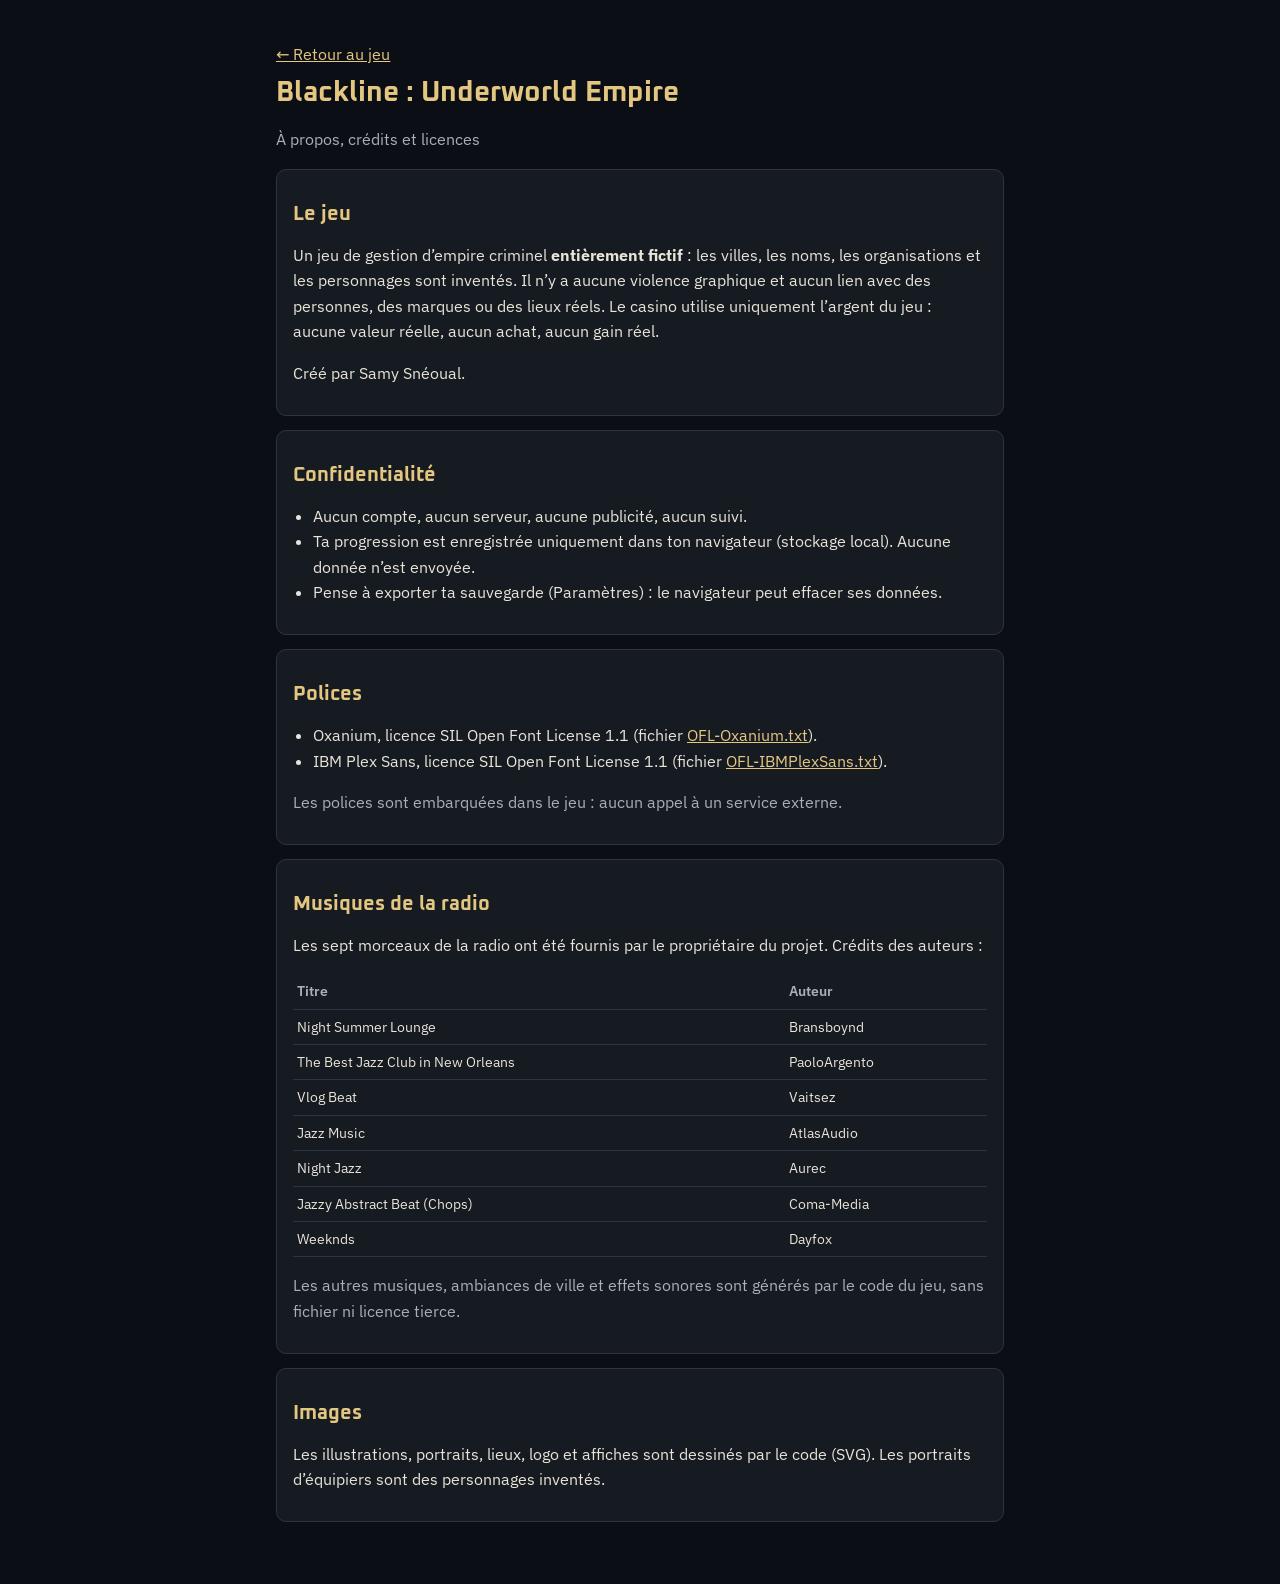
==== about.html @ 37072b2c "premier envoi" ====
<!DOCTYPE html>
<html lang="fr">
<head>
<meta charset="utf-8">
<meta name="viewport" content="width=device-width, initial-scale=1">
<title>À propos, crédits et licences · Blackline</title>
<meta name="description" content="Crédits, polices, musiques et informations de confidentialité de Blackline : Underworld Empire.">
<style>
@font-face{font-family:"Oxanium";src:url("assets/fonts/oxanium-latin-wght-normal.woff2") format("woff2");font-weight:200 800;font-display:swap}
@font-face{font-family:"IBM Plex Sans";src:url("assets/fonts/ibm-plex-sans-latin-wght-normal.woff2") format("woff2");font-weight:100 700;font-display:swap}
:root{--bg:#0b0e14;--card:#161a21;--txt:#e8e4d8;--mut:#a9afbb;--gold:#e3c680;--line:#2c3441}
*{box-sizing:border-box}body{margin:0;background:var(--bg);color:var(--txt);font:16px/1.6 "IBM Plex Sans",system-ui,sans-serif}
main{max-width:760px;margin:0 auto;padding:24px 16px 48px}h1{font:700 28px Oxanium,sans-serif;color:var(--gold);margin:0 0 4px}h2{font:700 20px Oxanium,sans-serif;color:var(--gold);margin:28px 0 8px}
p,li{font-size:16px}.mut{color:var(--mut)}a{color:var(--gold)}a:focus-visible{outline:2px solid var(--gold);outline-offset:2px}ul{padding-left:20px}section{background:var(--card);border:1px solid var(--line);border-radius:10px;padding:4px 16px 12px;margin:14px 0}
table{width:100%;border-collapse:collapse;font-size:14px}th,td{text-align:left;padding:6px 4px;border-bottom:1px solid var(--line);vertical-align:top}th{color:var(--mut);font-weight:600}
.back{display:inline-block;min-height:44px;line-height:44px;margin-top:8px}
</style>
</head>
<body>
<main>
<a class="back" href="index.html">← Retour au jeu</a>
<h1>Blackline : Underworld Empire</h1>
<p class="mut">À propos, crédits et licences</p>

<section>
<h2>Le jeu</h2>
<p>Un jeu de gestion d’empire criminel <b>entièrement fictif</b> : les villes, les noms, les organisations et les personnages sont inventés. Il n’y a aucune violence graphique et aucun lien avec des personnes, des marques ou des lieux réels. Le casino utilise uniquement l’argent du jeu : aucune valeur réelle, aucun achat, aucun gain réel.</p>
<p>Créé par Samy Snéoual.</p>
</section>

<section>
<h2>Confidentialité</h2>
<ul>
<li>Aucun compte, aucun serveur, aucune publicité, aucun suivi.</li>
<li>Ta progression est enregistrée uniquement dans ton navigateur (stockage local). Aucune donnée n’est envoyée.</li>
<li>Pense à exporter ta sauvegarde (Paramètres) : le navigateur peut effacer ses données.</li>
</ul>
</section>

<section>
<h2>Polices</h2>
<ul>
<li>Oxanium, licence SIL Open Font License 1.1 (fichier <a href="assets/fonts/OFL-Oxanium.txt">OFL-Oxanium.txt</a>).</li>
<li>IBM Plex Sans, licence SIL Open Font License 1.1 (fichier <a href="assets/fonts/OFL-IBMPlexSans.txt">OFL-IBMPlexSans.txt</a>).</li>
</ul>
<p class="mut">Les polices sont embarquées dans le jeu : aucun appel à un service externe.</p>
</section>

<section>
<h2>Musiques de la radio</h2>
<p>Les sept morceaux de la radio ont été fournis par le propriétaire du projet. Crédits des auteurs :</p>
<table>
<thead><tr><th>Titre</th><th>Auteur</th></tr></thead>
<tbody>
<tr><td>Night Summer Lounge</td><td>Bransboynd</td></tr>
<tr><td>The Best Jazz Club in New Orleans</td><td>PaoloArgento</td></tr>
<tr><td>Vlog Beat</td><td>Vaitsez</td></tr>
<tr><td>Jazz Music</td><td>AtlasAudio</td></tr>
<tr><td>Night Jazz</td><td>Aurec</td></tr>
<tr><td>Jazzy Abstract Beat (Chops)</td><td>Coma-Media</td></tr>
<tr><td>Weeknds</td><td>Dayfox</td></tr>
</tbody>
</table>
<p class="mut">Les autres musiques, ambiances de ville et effets sonores sont générés par le code du jeu, sans fichier ni licence tierce.</p>
</section>

<section>
<h2>Images</h2>
<p>Les illustrations, portraits, lieux, logo et affiches sont dessinés par le code (SVG). Les portraits d’équipiers sont des personnages inventés.</p>
</section>
</main>
</body>
</html>
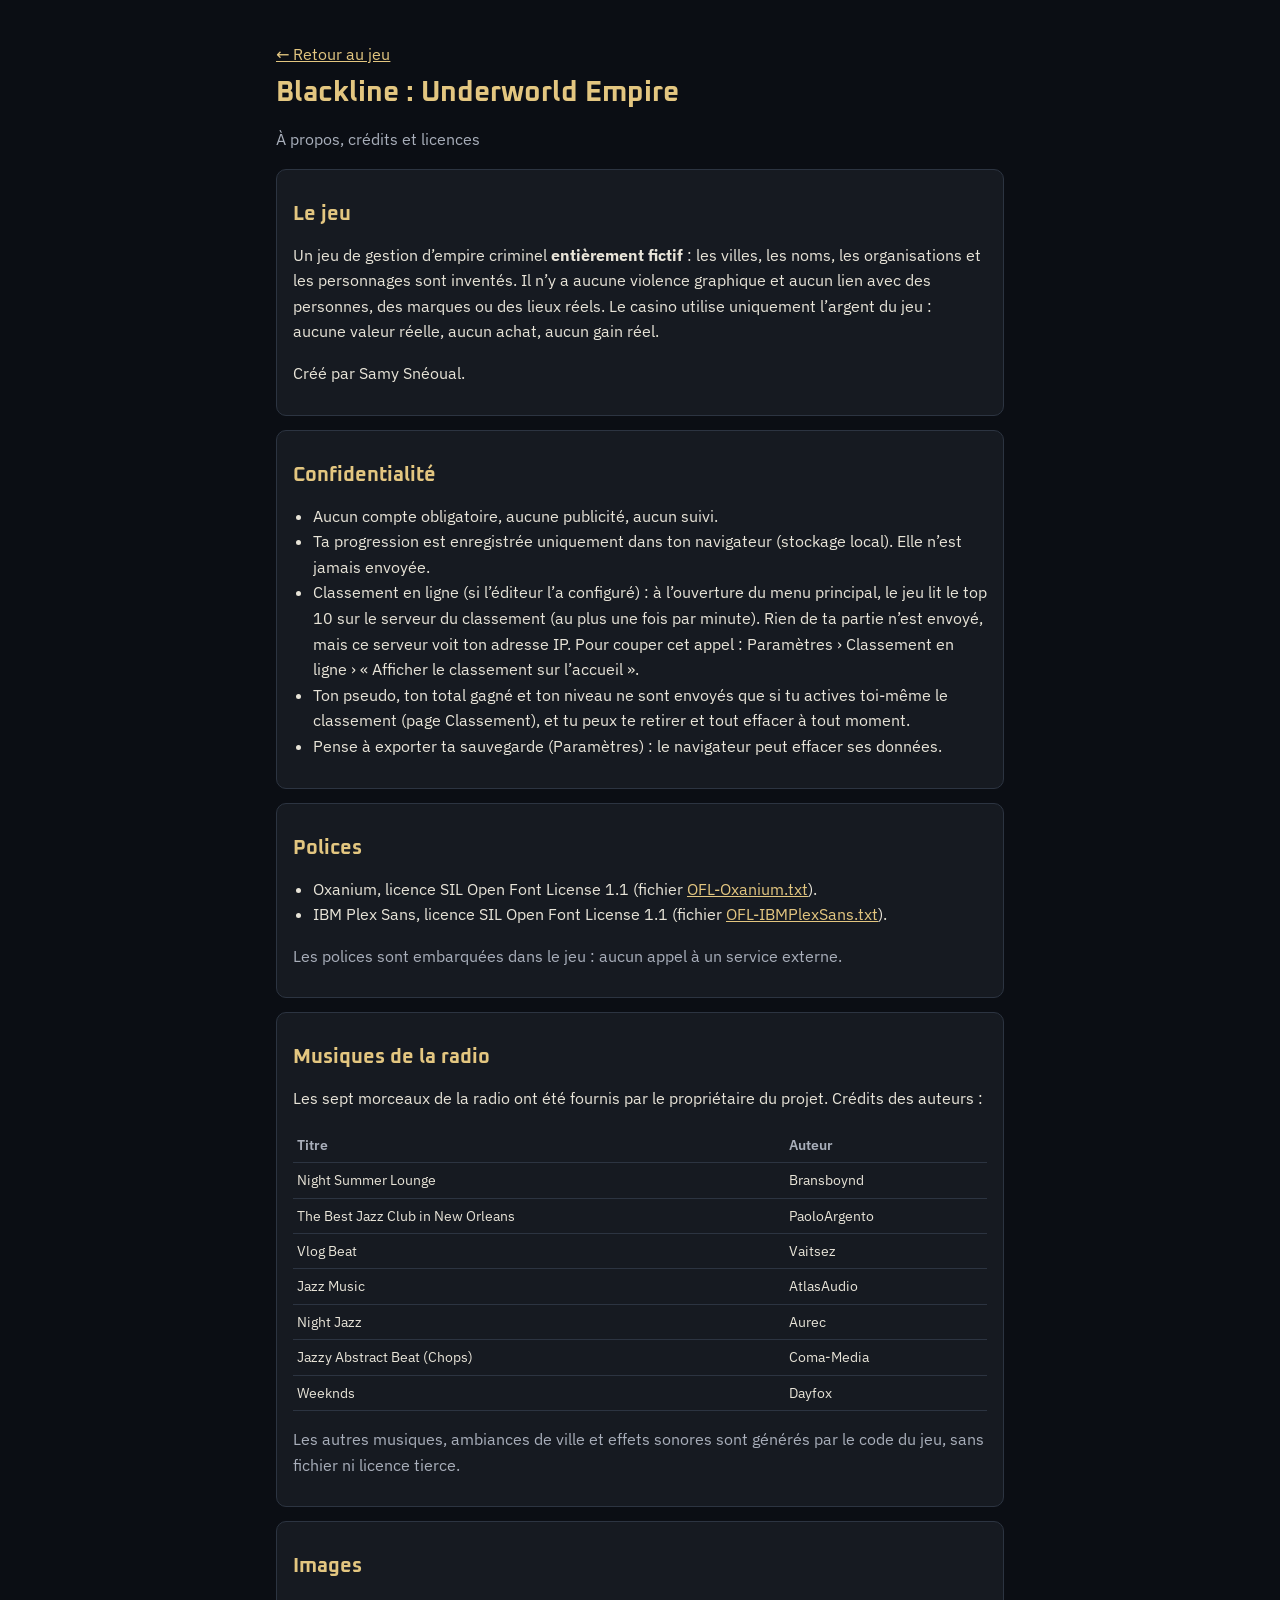
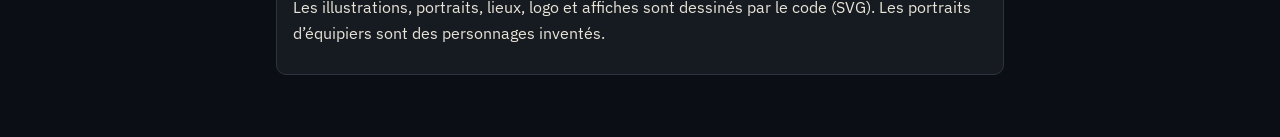
==== commit c9981314: "Partie 17 · A : classement visible dès l'accueil (top 10 public, sans compte) - lb_board_public (SQL" ====
--- a/about.html
+++ b/about.html
@@ -31,8 +31,10 @@
 <section>
 <h2>Confidentialité</h2>
 <ul>
-<li>Aucun compte, aucun serveur, aucune publicité, aucun suivi.</li>
-<li>Ta progression est enregistrée uniquement dans ton navigateur (stockage local). Aucune donnée n’est envoyée.</li>
+<li>Aucun compte obligatoire, aucune publicité, aucun suivi.</li>
+<li>Ta progression est enregistrée uniquement dans ton navigateur (stockage local). Elle n’est jamais envoyée.</li>
+<li>Classement en ligne (si l’éditeur l’a configuré) : à l’ouverture du menu principal, le jeu lit le top 10 sur le serveur du classement (au plus une fois par minute). Rien de ta partie n’est envoyé, mais ce serveur voit ton adresse IP. Pour couper cet appel : Paramètres › Classement en ligne › « Afficher le classement sur l’accueil ».</li>
+<li>Ton pseudo, ton total gagné et ton niveau ne sont envoyés que si tu actives toi-même le classement (page Classement), et tu peux te retirer et tout effacer à tout moment.</li>
 <li>Pense à exporter ta sauvegarde (Paramètres) : le navigateur peut effacer ses données.</li>
 </ul>
 </section>
